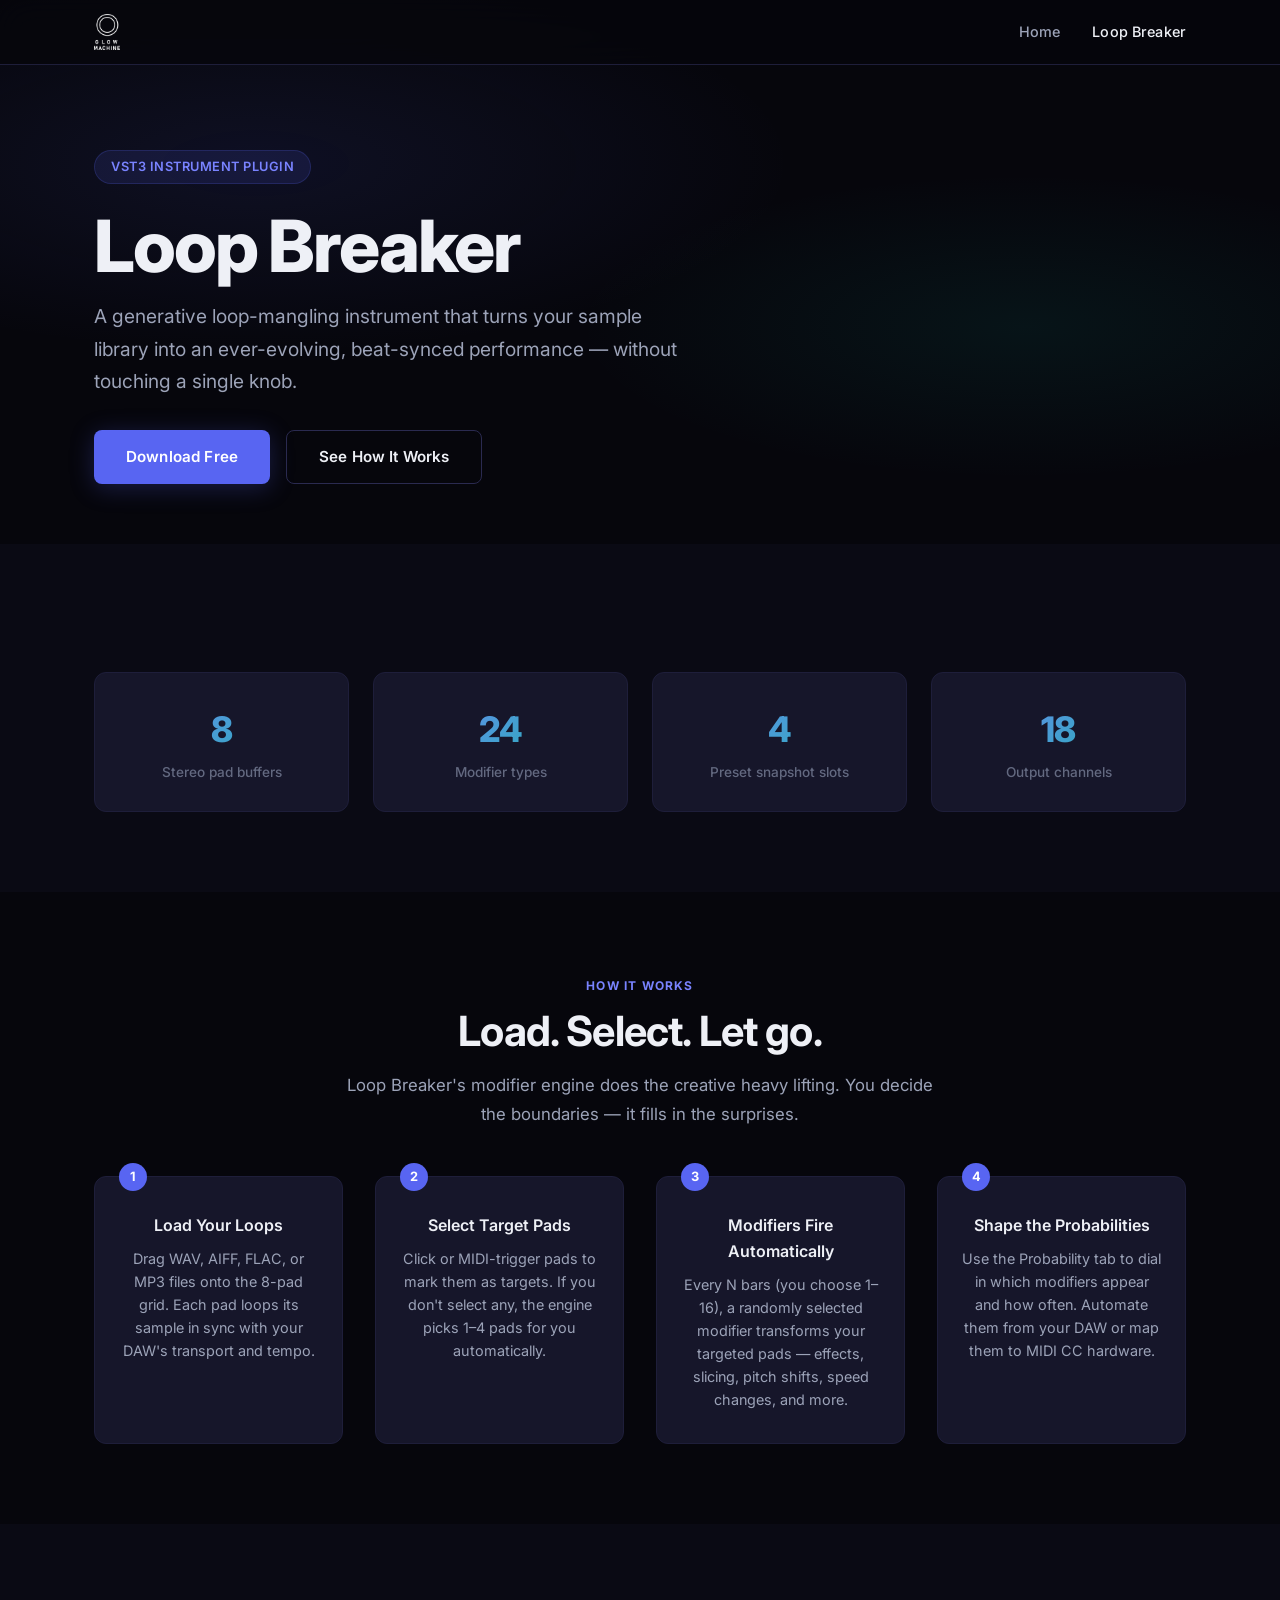
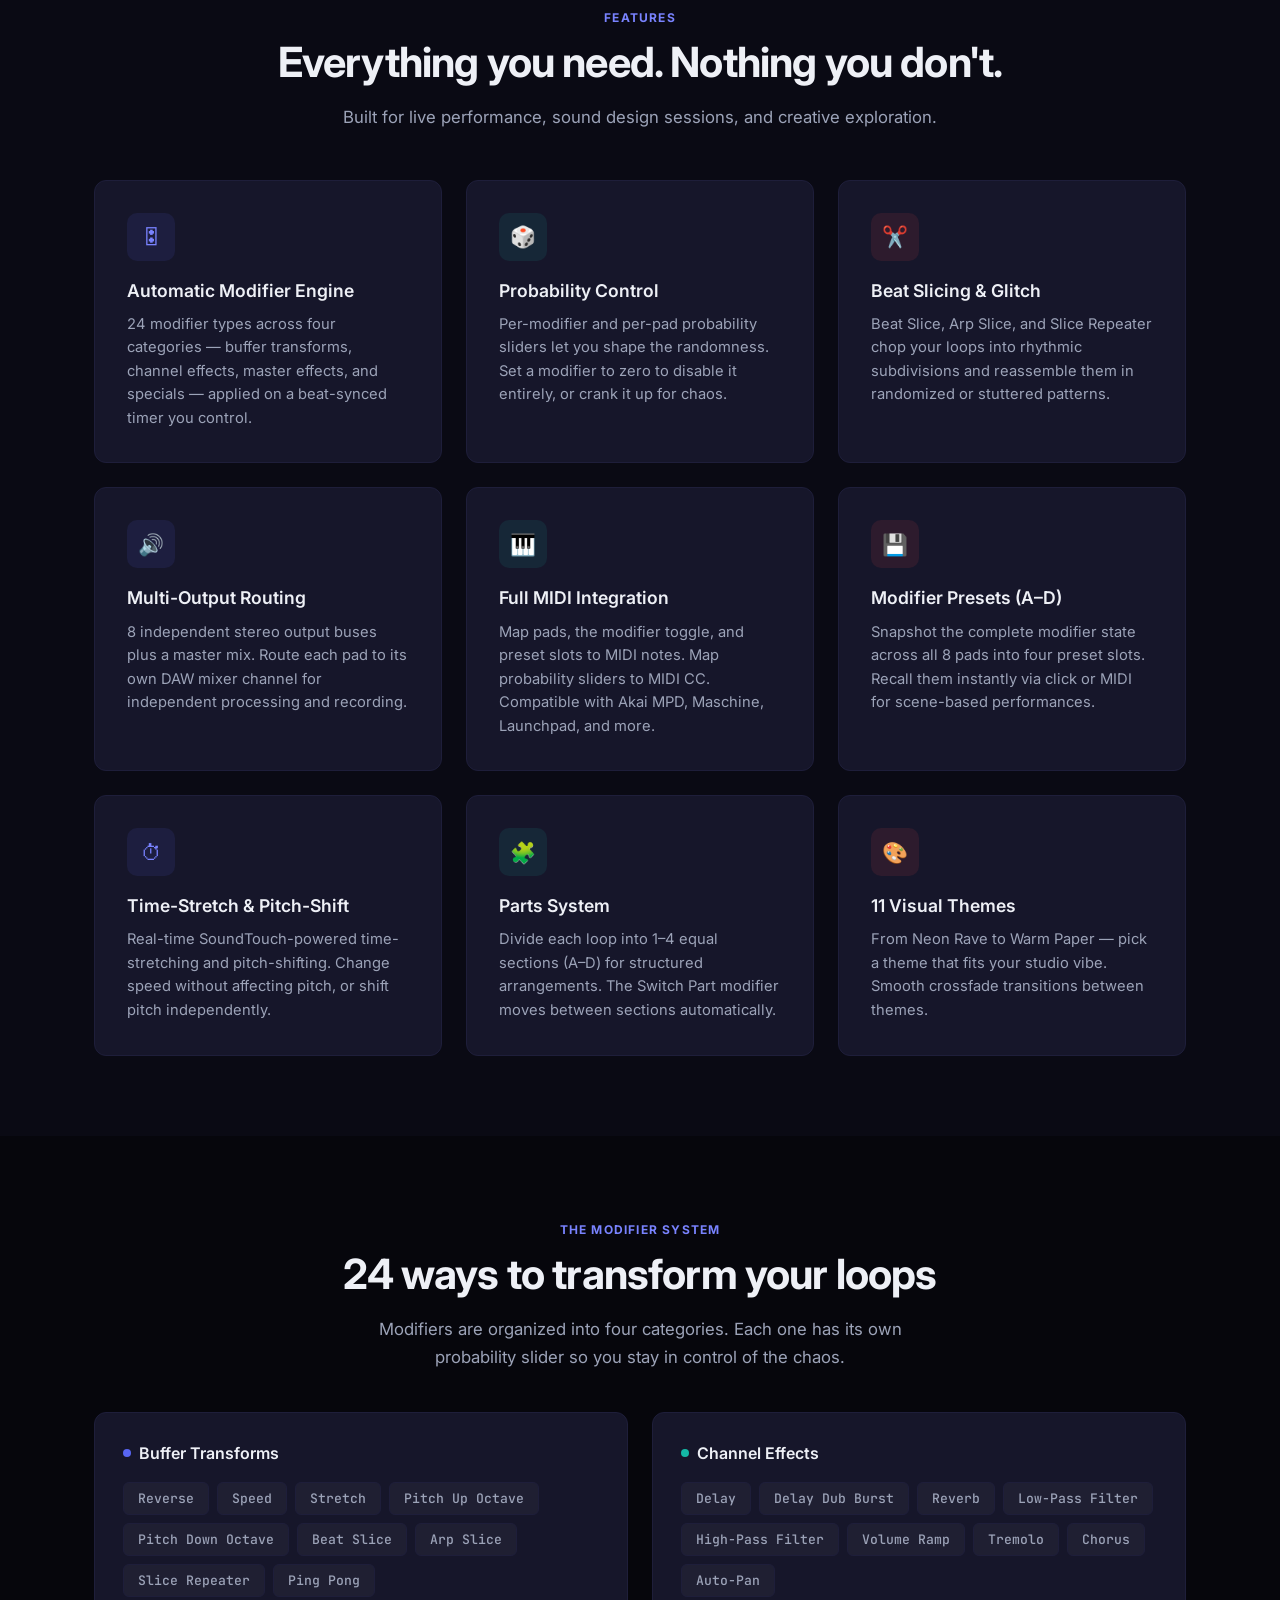
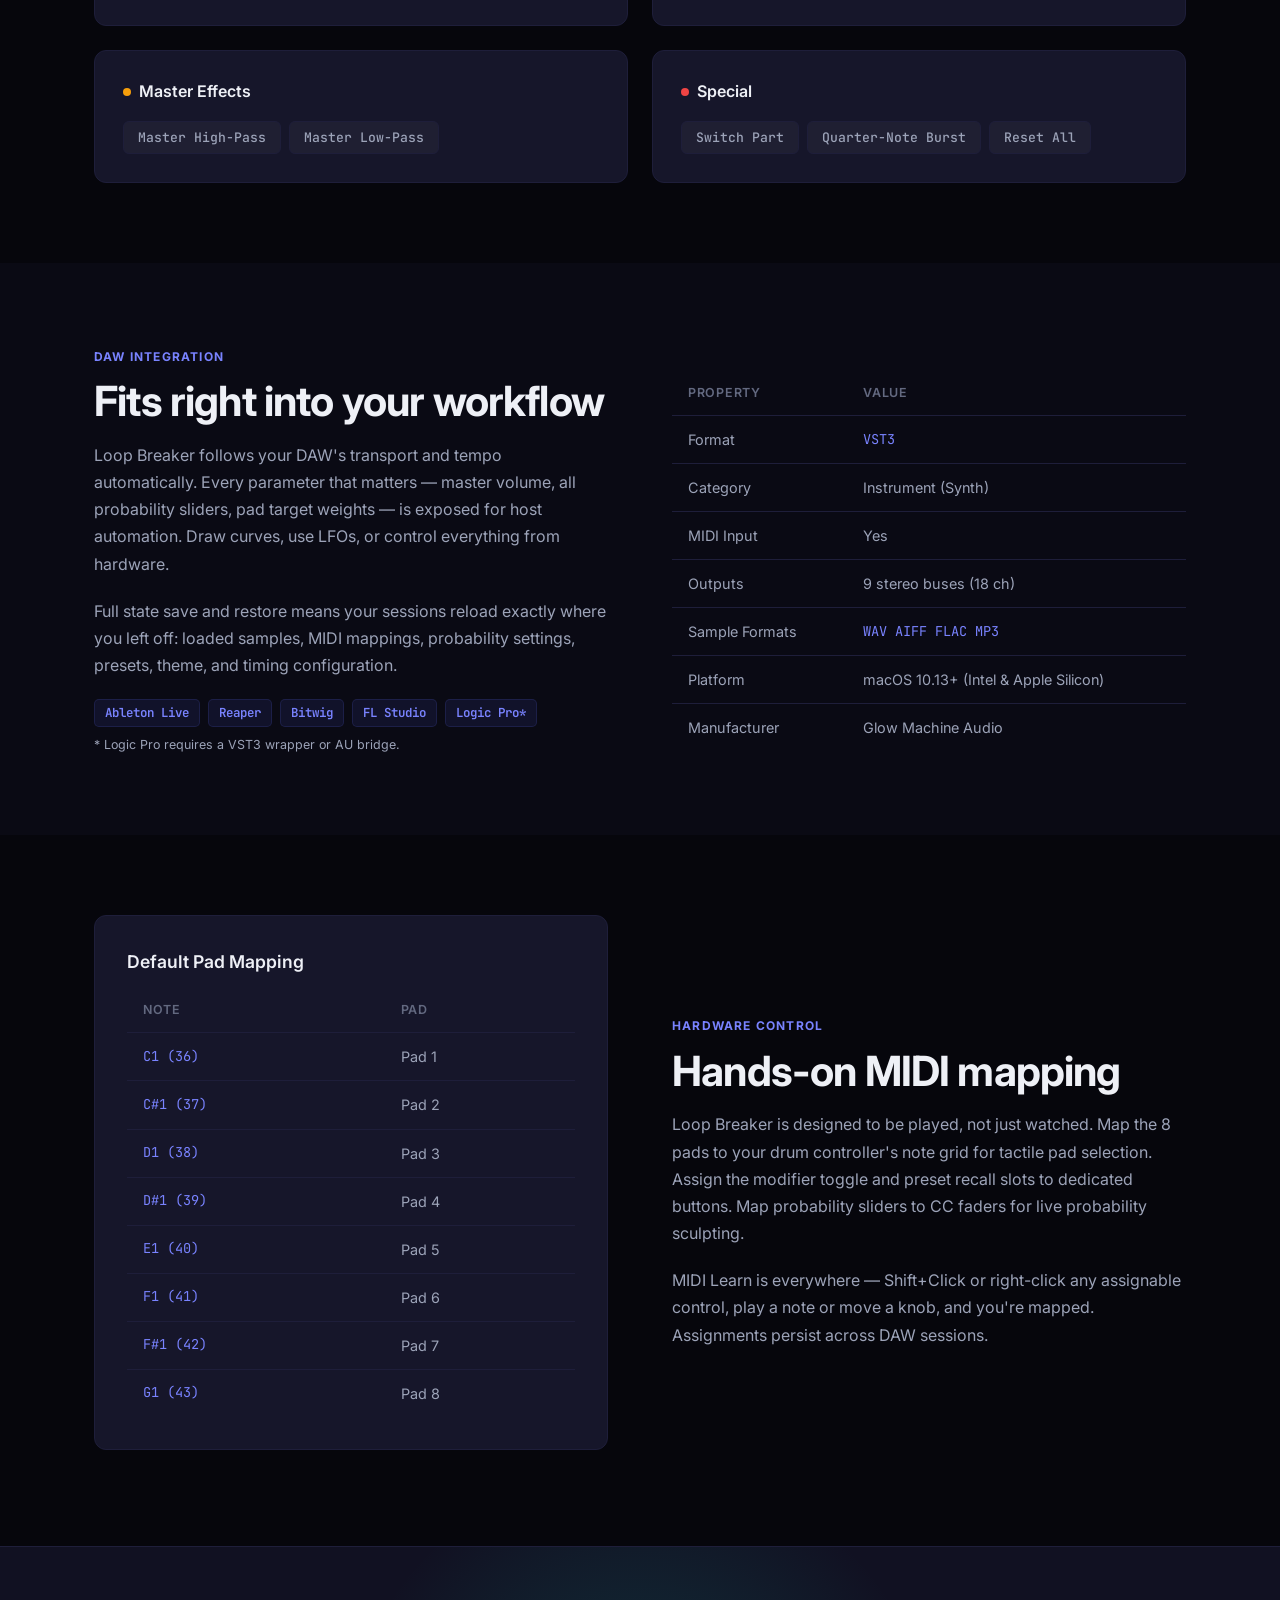
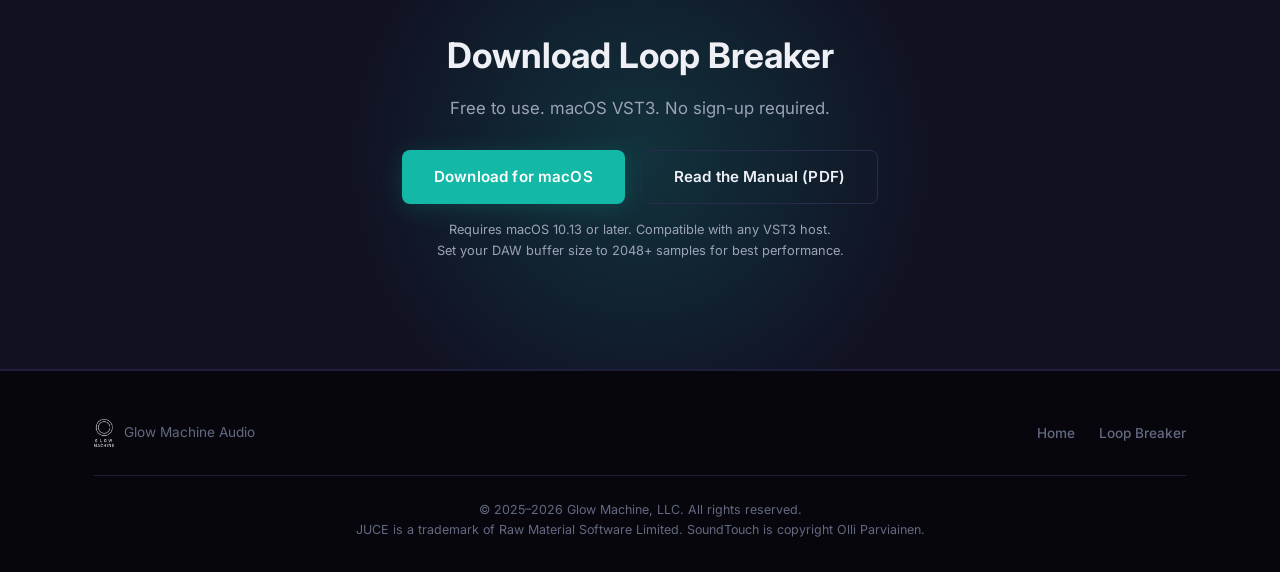
==== website/loop-breaker.html @ 7372a1c3 "Add Loop Breaker product page and styles - Created a new HTML file for the Loop Breaker product page" ====
<!doctype html>
<html lang="en">
  <head>
    <meta charset="UTF-8" />
    <meta name="viewport" content="width=device-width, initial-scale=1.0" />
    <title>
      Loop Breaker — Generative Loop-Mangling VST3 | Glow Machine Audio
    </title>
    <meta
      name="description"
      content="Loop Breaker is a generative loop-mangling VST3 plugin. 8 pads, 24 modifiers, full MIDI control, multi-output routing. Turn your loops into living performances."
    />
    <link rel="stylesheet" href="style.css" />
    <link rel="icon" type="image/png" href="img/logo.png" />
  </head>
  <body>
    <!-- ============================================================
       NAV
       ============================================================ -->
    <nav class="site-nav">
      <div class="container">
        <a href="index.html" class="nav-logo">
          <img src="img/logo.png" alt="Glow Machine" />
        </a>
        <button
          class="nav-toggle"
          aria-label="Toggle menu"
          onclick="
            document.querySelector('.nav-links').classList.toggle('open')
          "
        >
          ☰
        </button>
        <ul class="nav-links">
          <li><a href="index.html">Home</a></li>
          <li><a href="loop-breaker.html" class="active">Loop Breaker</a></li>
          <!--<li><a href="#">Support</a></li>-->
        </ul>
      </div>
    </nav>

    <!-- ============================================================
       PRODUCT HERO
       ============================================================ -->
    <header class="product-hero">
      <div class="container">
        <span class="hero-badge">VST3 Instrument Plugin</span>
        <h1><span class="gradient-text">Loop Breaker</span></h1>
        <p class="tagline">
          A generative loop-mangling instrument that turns your sample library
          into an ever-evolving, beat-synced performance — without touching a
          single knob.
        </p>
        <div class="hero-actions" style="justify-content: flex-start">
          <a href="#download" class="btn btn-primary">Download Free</a>
          <a href="#how-it-works" class="btn btn-secondary">See How It Works</a>
        </div>
      </div>
    </header>

    <!-- ============================================================
       AT A GLANCE (stats)
       ============================================================ -->
    <section class="alt-bg">
      <div class="container">
        <div class="stats-row">
          <div class="stat-item">
            <div class="stat-number">8</div>
            <div class="stat-label">Stereo pad buffers</div>
          </div>
          <div class="stat-item">
            <div class="stat-number">24</div>
            <div class="stat-label">Modifier types</div>
          </div>
          <div class="stat-item">
            <div class="stat-number">4</div>
            <div class="stat-label">Preset snapshot slots</div>
          </div>
          <div class="stat-item">
            <div class="stat-number">18</div>
            <div class="stat-label">Output channels</div>
          </div>
        </div>
      </div>
    </section>

    <!-- ============================================================
       HOW IT WORKS
       ============================================================ -->
    <section id="how-it-works">
      <div class="container text-center">
        <span class="section-label">How It Works</span>
        <h2 class="section-title">Load. Select. Let go.</h2>
        <p class="section-subtitle centered">
          Loop Breaker's modifier engine does the creative heavy lifting. You
          decide the boundaries — it fills in the surprises.
        </p>
        <div class="steps">
          <div class="step">
            <h3>Load Your Loops</h3>
            <p>
              Drag WAV, AIFF, FLAC, or MP3 files onto the 8-pad grid. Each pad
              loops its sample in sync with your DAW's transport and tempo.
            </p>
          </div>
          <div class="step">
            <h3>Select Target Pads</h3>
            <p>
              Click or MIDI-trigger pads to mark them as targets. If you don't
              select any, the engine picks 1–4 pads for you automatically.
            </p>
          </div>
          <div class="step">
            <h3>Modifiers Fire Automatically</h3>
            <p>
              Every N bars (you choose 1–16), a randomly selected modifier
              transforms your targeted pads — effects, slicing, pitch shifts,
              speed changes, and more.
            </p>
          </div>
          <div class="step">
            <h3>Shape the Probabilities</h3>
            <p>
              Use the Probability tab to dial in which modifiers appear and how
              often. Automate them from your DAW or map them to MIDI CC
              hardware.
            </p>
          </div>
        </div>
      </div>
    </section>

    <!-- ============================================================
       FEATURES
       ============================================================ -->
    <section class="alt-bg" id="features">
      <div class="container">
        <div class="text-center">
          <span class="section-label">Features</span>
          <h2 class="section-title">Everything you need. Nothing you don't.</h2>
          <p class="section-subtitle centered">
            Built for live performance, sound design sessions, and creative
            exploration.
          </p>
        </div>
        <div class="feature-grid">
          <div class="feature-card">
            <div class="feature-icon">🎛</div>
            <h3>Automatic Modifier Engine</h3>
            <p>
              24 modifier types across four categories — buffer transforms,
              channel effects, master effects, and specials — applied on a
              beat-synced timer you control.
            </p>
          </div>
          <div class="feature-card">
            <div class="feature-icon teal">🎲</div>
            <h3>Probability Control</h3>
            <p>
              Per-modifier and per-pad probability sliders let you shape the
              randomness. Set a modifier to zero to disable it entirely, or
              crank it up for chaos.
            </p>
          </div>
          <div class="feature-card">
            <div class="feature-icon red">✂️</div>
            <h3>Beat Slicing &amp; Glitch</h3>
            <p>
              Beat Slice, Arp Slice, and Slice Repeater chop your loops into
              rhythmic subdivisions and reassemble them in randomized or
              stuttered patterns.
            </p>
          </div>
          <div class="feature-card">
            <div class="feature-icon">🔊</div>
            <h3>Multi-Output Routing</h3>
            <p>
              8 independent stereo output buses plus a master mix. Route each
              pad to its own DAW mixer channel for independent processing and
              recording.
            </p>
          </div>
          <div class="feature-card">
            <div class="feature-icon teal">🎹</div>
            <h3>Full MIDI Integration</h3>
            <p>
              Map pads, the modifier toggle, and preset slots to MIDI notes. Map
              probability sliders to MIDI CC. Compatible with Akai MPD,
              Maschine, Launchpad, and more.
            </p>
          </div>
          <div class="feature-card">
            <div class="feature-icon red">💾</div>
            <h3>Modifier Presets (A–D)</h3>
            <p>
              Snapshot the complete modifier state across all 8 pads into four
              preset slots. Recall them instantly via click or MIDI for
              scene-based performances.
            </p>
          </div>
          <div class="feature-card">
            <div class="feature-icon">⏱</div>
            <h3>Time-Stretch &amp; Pitch-Shift</h3>
            <p>
              Real-time SoundTouch-powered time-stretching and pitch-shifting.
              Change speed without affecting pitch, or shift pitch
              independently.
            </p>
          </div>
          <div class="feature-card">
            <div class="feature-icon teal">🧩</div>
            <h3>Parts System</h3>
            <p>
              Divide each loop into 1–4 equal sections (A–D) for structured
              arrangements. The Switch Part modifier moves between sections
              automatically.
            </p>
          </div>
          <div class="feature-card">
            <div class="feature-icon red">🎨</div>
            <h3>11 Visual Themes</h3>
            <p>
              From Neon Rave to Warm Paper — pick a theme that fits your studio
              vibe. Smooth crossfade transitions between themes.
            </p>
          </div>
        </div>
      </div>
    </section>

    <!-- ============================================================
       MODIFIER CATEGORIES
       ============================================================ -->
    <section id="modifiers">
      <div class="container">
        <div class="text-center">
          <span class="section-label">The Modifier System</span>
          <h2 class="section-title">24 ways to transform your loops</h2>
          <p class="section-subtitle centered">
            Modifiers are organized into four categories. Each one has its own
            probability slider so you stay in control of the chaos.
          </p>
        </div>
        <div class="mod-categories">
          <div class="mod-category">
            <h3><span class="dot purple"></span> Buffer Transforms</h3>
            <ul class="mod-list">
              <li>Reverse</li>
              <li>Speed</li>
              <li>Stretch</li>
              <li>Pitch Up Octave</li>
              <li>Pitch Down Octave</li>
              <li>Beat Slice</li>
              <li>Arp Slice</li>
              <li>Slice Repeater</li>
              <li>Ping Pong</li>
            </ul>
          </div>
          <div class="mod-category">
            <h3><span class="dot teal"></span> Channel Effects</h3>
            <ul class="mod-list">
              <li>Delay</li>
              <li>Delay Dub Burst</li>
              <li>Reverb</li>
              <li>Low-Pass Filter</li>
              <li>High-Pass Filter</li>
              <li>Volume Ramp</li>
              <li>Tremolo</li>
              <li>Chorus</li>
              <li>Auto-Pan</li>
            </ul>
          </div>
          <div class="mod-category">
            <h3><span class="dot amber"></span> Master Effects</h3>
            <ul class="mod-list">
              <li>Master High-Pass</li>
              <li>Master Low-Pass</li>
            </ul>
          </div>
          <div class="mod-category">
            <h3><span class="dot red"></span> Special</h3>
            <ul class="mod-list">
              <li>Switch Part</li>
              <li>Quarter-Note Burst</li>
              <li>Reset All</li>
            </ul>
          </div>
        </div>
      </div>
    </section>

    <!-- ============================================================
       DAW INTEGRATION
       ============================================================ -->
    <section class="alt-bg">
      <div class="container">
        <div class="split">
          <div>
            <span class="section-label">DAW Integration</span>
            <h2 class="section-title">Fits right into your workflow</h2>
            <p class="text-muted" style="line-height: 1.7; margin-bottom: 20px">
              Loop Breaker follows your DAW's transport and tempo automatically.
              Every parameter that matters — master volume, all probability
              sliders, pad target weights — is exposed for host automation. Draw
              curves, use LFOs, or control everything from hardware.
            </p>
            <p class="text-muted" style="line-height: 1.7; margin-bottom: 20px">
              Full state save and restore means your sessions reload exactly
              where you left off: loaded samples, MIDI mappings, probability
              settings, presets, theme, and timing configuration.
            </p>
            <div style="display: flex; gap: 8px; flex-wrap: wrap">
              <span class="tag">Ableton Live</span>
              <span class="tag">Reaper</span>
              <span class="tag">Bitwig</span>
              <span class="tag">FL Studio</span>
              <span class="tag">Logic Pro*</span>
            </div>
            <p class="text-muted" style="font-size: 0.78rem; margin-top: 8px">
              * Logic Pro requires a VST3 wrapper or AU bridge.
            </p>
          </div>
          <div>
            <table class="spec-table">
              <thead>
                <tr>
                  <th>Property</th>
                  <th>Value</th>
                </tr>
              </thead>
              <tbody>
                <tr>
                  <td>Format</td>
                  <td class="mono">VST3</td>
                </tr>
                <tr>
                  <td>Category</td>
                  <td>Instrument (Synth)</td>
                </tr>
                <tr>
                  <td>MIDI Input</td>
                  <td>Yes</td>
                </tr>
                <tr>
                  <td>Outputs</td>
                  <td>9 stereo buses (18 ch)</td>
                </tr>
                <tr>
                  <td>Sample Formats</td>
                  <td class="mono">WAV AIFF FLAC MP3</td>
                </tr>
                <tr>
                  <td>Platform</td>
                  <td>macOS 10.13+ (Intel &amp; Apple Silicon)</td>
                </tr>
                <tr>
                  <td>Manufacturer</td>
                  <td>Glow Machine Audio</td>
                </tr>
              </tbody>
            </table>
          </div>
        </div>
      </div>
    </section>

    <!-- ============================================================
       MIDI CONTROL
       ============================================================ -->
    <section>
      <div class="container">
        <div class="split reverse">
          <div>
            <span class="section-label">Hardware Control</span>
            <h2 class="section-title">Hands-on MIDI mapping</h2>
            <p class="text-muted" style="line-height: 1.7; margin-bottom: 20px">
              Loop Breaker is designed to be played, not just watched. Map the 8
              pads to your drum controller's note grid for tactile pad
              selection. Assign the modifier toggle and preset recall slots to
              dedicated buttons. Map probability sliders to CC faders for live
              probability sculpting.
            </p>
            <p class="text-muted" style="line-height: 1.7; margin-bottom: 20px">
              MIDI Learn is everywhere — Shift+Click or right-click any
              assignable control, play a note or move a knob, and you're mapped.
              Assignments persist across DAW sessions.
            </p>
          </div>
          <div>
            <div class="feature-card" style="margin-bottom: 16px">
              <h3 style="margin-bottom: 12px">Default Pad Mapping</h3>
              <table class="spec-table" style="margin-top: 0">
                <thead>
                  <tr>
                    <th>Note</th>
                    <th>Pad</th>
                  </tr>
                </thead>
                <tbody>
                  <tr>
                    <td class="mono">C1 (36)</td>
                    <td>Pad 1</td>
                  </tr>
                  <tr>
                    <td class="mono">C#1 (37)</td>
                    <td>Pad 2</td>
                  </tr>
                  <tr>
                    <td class="mono">D1 (38)</td>
                    <td>Pad 3</td>
                  </tr>
                  <tr>
                    <td class="mono">D#1 (39)</td>
                    <td>Pad 4</td>
                  </tr>
                  <tr>
                    <td class="mono">E1 (40)</td>
                    <td>Pad 5</td>
                  </tr>
                  <tr>
                    <td class="mono">F1 (41)</td>
                    <td>Pad 6</td>
                  </tr>
                  <tr>
                    <td class="mono">F#1 (42)</td>
                    <td>Pad 7</td>
                  </tr>
                  <tr>
                    <td class="mono">G1 (43)</td>
                    <td>Pad 8</td>
                  </tr>
                </tbody>
              </table>
            </div>
          </div>
        </div>
      </div>
    </section>

    <!-- ============================================================
       DOWNLOAD / CTA
       ============================================================ -->
    <div class="cta-banner" id="download">
      <div class="container">
        <h2>Download Loop Breaker</h2>
        <p>Free to use. macOS VST3. No sign-up required.</p>
        <div
          style="
            display: flex;
            gap: 16px;
            justify-content: center;
            flex-wrap: wrap;
          "
        >
          <a
            href="#"
            class="btn btn-teal"
            onclick="
              alert('Download link coming soon!');
              return false;
            "
            >Download for macOS</a
          >
          <a
            href="Loop_Breaker_User_Manual.pdf"
            class="btn btn-secondary"
            target="_blank"
            >Read the Manual (PDF)</a
          >
        </div>
        <p class="text-muted" style="font-size: 0.8rem; margin-top: 16px">
          Requires macOS 10.13 or later. Compatible with any VST3 host.<br />
          Set your DAW buffer size to 2048+ samples for best performance.
        </p>
      </div>
    </div>

    <!-- ============================================================
       FOOTER
       ============================================================ -->
    <footer class="site-footer">
      <div class="container">
        <div class="footer-inner">
          <div class="footer-brand">
            <img src="img/logo.png" alt="Glow Machine" />
            <span>Glow Machine Audio</span>
          </div>
          <ul class="footer-links">
            <li><a href="index.html">Home</a></li>
            <li><a href="loop-breaker.html">Loop Breaker</a></li>
            <!--<li><a href="#">Support</a></li>-->
          </ul>
        </div>
        <div class="footer-copy">
          &copy; 2025–2026 Glow Machine, LLC. All rights reserved.<br />
          JUCE is a trademark of Raw Material Software Limited. SoundTouch is
          copyright Olli Parviainen.
        </div>
      </div>
    </footer>
  </body>
</html>
---- website/style.css ----
/* ================================================================
   Glow Machine Audio — Global Stylesheet
   Static site, no build step. Uses CSS custom properties for theming.
   ================================================================ */

/* ---------- Fonts ---------- */
@import url("https://fonts.googleapis.com/css2?family=Inter:wght@300;400;500;600;700;800&family=JetBrains+Mono:wght@400;500&display=swap");

/* ---------- Custom Properties ---------- */
:root {
  /* Backgrounds */
  --bg-deep: #06060c;
  --bg-primary: #0a0a14;
  --bg-surface: #111122;
  --bg-card: #16162a;
  --bg-card-hover: #1c1c38;

  /* Accents */
  --accent: #5865f2;
  --accent-bright: #7983ff;
  --accent-glow: rgba(88, 101, 242, 0.25);
  --teal: #14b8a6;
  --teal-glow: rgba(20, 184, 166, 0.2);
  --red: #ef4444;
  --red-soft: #ff6b6b;

  /* Text */
  --text-primary: #eef0f6;
  --text-secondary: #9ca3b8;
  --text-muted: #636980;

  /* Borders */
  --border: #1e1e3a;
  --border-strong: #2a2a50;

  /* Misc */
  --radius: 12px;
  --radius-lg: 20px;
  --max-width: 1140px;
  --transition: 0.25s cubic-bezier(0.4, 0, 0.2, 1);
}

/* ---------- Reset & Base ---------- */
*,
*::before,
*::after {
  margin: 0;
  padding: 0;
  box-sizing: border-box;
}

html {
  scroll-behavior: smooth;
  -webkit-font-smoothing: antialiased;
  -moz-osx-font-smoothing: grayscale;
}

body {
  font-family:
    "Inter",
    -apple-system,
    BlinkMacSystemFont,
    "Segoe UI",
    sans-serif;
  font-size: 16px;
  line-height: 1.6;
  color: var(--text-primary);
  background: var(--bg-deep);
  overflow-x: hidden;
}

img {
  max-width: 100%;
  display: block;
}

a {
  color: var(--accent-bright);
  text-decoration: none;
  transition: color var(--transition);
}

a:hover {
  color: var(--teal);
}

/* ---------- Utility ---------- */
.container {
  max-width: var(--max-width);
  margin: 0 auto;
  padding: 0 24px;
}

.text-center {
  text-align: center;
}
.text-muted {
  color: var(--text-secondary);
}

.sr-only {
  position: absolute;
  width: 1px;
  height: 1px;
  padding: 0;
  margin: -1px;
  overflow: hidden;
  clip: rect(0, 0, 0, 0);
  border: 0;
}

/* ---------- Navigation ---------- */
.site-nav {
  position: fixed;
  top: 0;
  left: 0;
  right: 0;
  z-index: 100;
  background: rgba(6, 6, 12, 0.85);
  backdrop-filter: blur(16px);
  -webkit-backdrop-filter: blur(16px);
  border-bottom: 1px solid var(--border);
}

.site-nav .container {
  display: flex;
  align-items: center;
  justify-content: space-between;
  height: 64px;
}

.nav-logo {
  display: flex;
  align-items: center;
  gap: 12px;
  font-weight: 700;
  font-size: 1.05rem;
  color: var(--text-primary);
  letter-spacing: -0.01em;
}

.nav-logo img {
  height: 36px;
  width: auto;
}

.nav-links {
  display: flex;
  align-items: center;
  gap: 32px;
  list-style: none;
}

.nav-links a {
  color: var(--text-secondary);
  font-size: 0.9rem;
  font-weight: 500;
  letter-spacing: 0.01em;
  transition: color var(--transition);
}

.nav-links a:hover,
.nav-links a.active {
  color: var(--text-primary);
}

/* Mobile nav toggle */
.nav-toggle {
  display: none;
  background: none;
  border: none;
  color: var(--text-primary);
  font-size: 1.5rem;
  cursor: pointer;
}

/* ---------- Buttons ---------- */
.btn {
  display: inline-flex;
  align-items: center;
  gap: 8px;
  padding: 14px 32px;
  border-radius: 8px;
  font-family: inherit;
  font-size: 0.95rem;
  font-weight: 600;
  letter-spacing: 0.01em;
  border: none;
  cursor: pointer;
  transition: all var(--transition);
  text-decoration: none;
}

.btn-primary {
  background: var(--accent);
  color: #fff;
  box-shadow: 0 4px 24px var(--accent-glow);
}

.btn-primary:hover {
  background: var(--accent-bright);
  color: #fff;
  box-shadow: 0 8px 32px var(--accent-glow);
  transform: translateY(-2px);
}

.btn-secondary {
  background: transparent;
  color: var(--text-primary);
  border: 1px solid var(--border-strong);
}

.btn-secondary:hover {
  border-color: var(--accent);
  color: var(--accent-bright);
  background: rgba(88, 101, 242, 0.06);
}

.btn-teal {
  background: var(--teal);
  color: #fff;
  box-shadow: 0 4px 24px var(--teal-glow);
}

.btn-teal:hover {
  background: #0ea392;
  color: #fff;
  box-shadow: 0 8px 32px var(--teal-glow);
  transform: translateY(-2px);
}

.btn-sm {
  padding: 10px 20px;
  font-size: 0.85rem;
}

/* ---------- Hero Sections ---------- */
.hero {
  padding: 140px 0 80px;
  position: relative;
  overflow: hidden;
}

.hero::before {
  content: "";
  position: absolute;
  top: -40%;
  left: 50%;
  transform: translateX(-50%);
  width: 800px;
  height: 800px;
  background: radial-gradient(circle, var(--accent-glow) 0%, transparent 70%);
  pointer-events: none;
  z-index: 0;
}

.hero .container {
  position: relative;
  z-index: 1;
}

.hero-badge {
  display: inline-block;
  padding: 6px 16px;
  border-radius: 50px;
  font-size: 0.8rem;
  font-weight: 600;
  letter-spacing: 0.04em;
  text-transform: uppercase;
  background: rgba(88, 101, 242, 0.12);
  color: var(--accent-bright);
  border: 1px solid rgba(88, 101, 242, 0.2);
  margin-bottom: 24px;
}

.hero h1 {
  font-size: clamp(2.5rem, 6vw, 4.2rem);
  font-weight: 800;
  line-height: 1.08;
  letter-spacing: -0.03em;
  margin-bottom: 20px;
}

.hero h1 .gradient-text {
  background: linear-gradient(135deg, var(--accent-bright), var(--teal));
  -webkit-background-clip: text;
  -webkit-text-fill-color: transparent;
  background-clip: text;
}

.hero p.lead {
  font-size: 1.15rem;
  line-height: 1.7;
  color: var(--text-secondary);
  max-width: 560px;
  margin: 0 auto 36px;
}

.hero-actions {
  display: flex;
  gap: 16px;
  justify-content: center;
  flex-wrap: wrap;
}

/* ---------- Sections ---------- */
section {
  padding: 80px 0;
}

section.alt-bg {
  background: var(--bg-primary);
}

.section-label {
  display: inline-block;
  font-size: 0.75rem;
  font-weight: 700;
  letter-spacing: 0.1em;
  text-transform: uppercase;
  color: var(--accent-bright);
  margin-bottom: 12px;
}

.section-title {
  font-size: clamp(1.8rem, 4vw, 2.6rem);
  font-weight: 700;
  letter-spacing: -0.02em;
  line-height: 1.15;
  margin-bottom: 16px;
}

.section-subtitle {
  font-size: 1.05rem;
  color: var(--text-secondary);
  max-width: 600px;
  line-height: 1.7;
}

.section-subtitle.centered {
  margin: 0 auto;
}

/* ---------- Feature Grid ---------- */
.feature-grid {
  display: grid;
  grid-template-columns: repeat(auto-fit, minmax(300px, 1fr));
  gap: 24px;
  margin-top: 48px;
}

.feature-card {
  background: var(--bg-card);
  border: 1px solid var(--border);
  border-radius: var(--radius);
  padding: 32px;
  transition: all var(--transition);
}

.feature-card:hover {
  border-color: var(--border-strong);
  background: var(--bg-card-hover);
  transform: translateY(-3px);
  box-shadow: 0 12px 40px rgba(0, 0, 0, 0.3);
}

.feature-icon {
  display: inline-flex;
  align-items: center;
  justify-content: center;
  width: 48px;
  height: 48px;
  border-radius: 10px;
  font-size: 1.3rem;
  margin-bottom: 16px;
  background: rgba(88, 101, 242, 0.1);
  color: var(--accent-bright);
}

.feature-icon.teal {
  background: rgba(20, 184, 166, 0.1);
  color: var(--teal);
}
.feature-icon.red {
  background: rgba(239, 68, 68, 0.1);
  color: var(--red-soft);
}

.feature-card h3 {
  font-size: 1.1rem;
  font-weight: 600;
  margin-bottom: 8px;
}

.feature-card p {
  color: var(--text-secondary);
  font-size: 0.92rem;
  line-height: 1.6;
}

/* ---------- Specs / Stats row ---------- */
.stats-row {
  display: grid;
  grid-template-columns: repeat(auto-fit, minmax(180px, 1fr));
  gap: 24px;
  margin-top: 48px;
}

.stat-item {
  text-align: center;
  padding: 28px 16px;
  background: var(--bg-card);
  border: 1px solid var(--border);
  border-radius: var(--radius);
}

.stat-number {
  font-size: 2.2rem;
  font-weight: 800;
  letter-spacing: -0.02em;
  background: linear-gradient(135deg, var(--accent-bright), var(--teal));
  -webkit-background-clip: text;
  -webkit-text-fill-color: transparent;
  background-clip: text;
}

.stat-label {
  margin-top: 4px;
  font-size: 0.85rem;
  color: var(--text-muted);
  font-weight: 500;
}

/* ---------- Modifier Table / Categories ---------- */
.mod-categories {
  display: grid;
  grid-template-columns: 1fr 1fr;
  gap: 24px;
  margin-top: 40px;
}

.mod-category {
  background: var(--bg-card);
  border: 1px solid var(--border);
  border-radius: var(--radius);
  padding: 28px;
}

.mod-category h3 {
  font-size: 1rem;
  font-weight: 600;
  margin-bottom: 16px;
  display: flex;
  align-items: center;
  gap: 8px;
}

.mod-category h3 .dot {
  width: 8px;
  height: 8px;
  border-radius: 50%;
  display: inline-block;
}

.mod-category h3 .dot.purple {
  background: var(--accent);
}
.mod-category h3 .dot.teal {
  background: var(--teal);
}
.mod-category h3 .dot.red {
  background: var(--red);
}
.mod-category h3 .dot.amber {
  background: #f59e0b;
}

.mod-list {
  list-style: none;
  display: flex;
  flex-wrap: wrap;
  gap: 8px;
}

.mod-list li {
  padding: 5px 14px;
  border-radius: 6px;
  font-size: 0.82rem;
  font-weight: 500;
  background: rgba(255, 255, 255, 0.04);
  border: 1px solid var(--border);
  color: var(--text-secondary);
  font-family: "JetBrains Mono", monospace;
}

/* ---------- How-it-works Steps ---------- */
.steps {
  display: grid;
  grid-template-columns: repeat(auto-fit, minmax(240px, 1fr));
  gap: 32px;
  margin-top: 48px;
  counter-reset: step;
}

.step {
  position: relative;
  padding: 32px 24px;
  background: var(--bg-card);
  border: 1px solid var(--border);
  border-radius: var(--radius);
  counter-increment: step;
}

.step::before {
  content: counter(step);
  position: absolute;
  top: -14px;
  left: 24px;
  width: 28px;
  height: 28px;
  border-radius: 50%;
  background: var(--accent);
  color: #fff;
  font-size: 0.8rem;
  font-weight: 700;
  display: flex;
  align-items: center;
  justify-content: center;
}

.step h3 {
  font-size: 1rem;
  font-weight: 600;
  margin-bottom: 8px;
  margin-top: 4px;
}

.step p {
  color: var(--text-secondary);
  font-size: 0.9rem;
  line-height: 1.6;
}

/* ---------- System Req Table ---------- */
.spec-table {
  width: 100%;
  border-collapse: collapse;
  margin-top: 24px;
  font-size: 0.9rem;
}

.spec-table th,
.spec-table td {
  text-align: left;
  padding: 12px 16px;
  border-bottom: 1px solid var(--border);
}

.spec-table th {
  color: var(--text-muted);
  font-weight: 600;
  font-size: 0.78rem;
  letter-spacing: 0.06em;
  text-transform: uppercase;
}

.spec-table td {
  color: var(--text-secondary);
}

.spec-table tr:last-child td {
  border-bottom: none;
}

.spec-table .mono {
  font-family: "JetBrains Mono", monospace;
  font-size: 0.85rem;
  color: var(--accent-bright);
}

/* ---------- CTA Banner ---------- */
.cta-banner {
  text-align: center;
  padding: 80px 24px;
  background: var(--bg-surface);
  border-top: 1px solid var(--border);
  border-bottom: 1px solid var(--border);
  position: relative;
  overflow: hidden;
}

.cta-banner::before {
  content: "";
  position: absolute;
  top: 50%;
  left: 50%;
  transform: translate(-50%, -50%);
  width: 600px;
  height: 600px;
  background: radial-gradient(circle, var(--teal-glow) 0%, transparent 70%);
  pointer-events: none;
}

.cta-banner .container {
  position: relative;
  z-index: 1;
}

.cta-banner h2 {
  font-size: clamp(1.6rem, 3.5vw, 2.2rem);
  font-weight: 700;
  margin-bottom: 12px;
}

.cta-banner p {
  color: var(--text-secondary);
  margin-bottom: 28px;
  font-size: 1.05rem;
}

/* ---------- Footer ---------- */
.site-footer {
  padding: 48px 0 32px;
  border-top: 1px solid var(--border);
  background: var(--bg-deep);
}

.footer-inner {
  display: flex;
  align-items: center;
  justify-content: space-between;
  flex-wrap: wrap;
  gap: 16px;
}

.footer-brand {
  display: flex;
  align-items: center;
  gap: 10px;
}

.footer-brand img {
  height: 28px;
  width: auto;
  opacity: 0.7;
}

.footer-brand span {
  font-size: 0.85rem;
  color: var(--text-muted);
}

.footer-links {
  display: flex;
  gap: 24px;
  list-style: none;
}

.footer-links a {
  color: var(--text-muted);
  font-size: 0.85rem;
  font-weight: 500;
}

.footer-links a:hover {
  color: var(--text-secondary);
}

.footer-copy {
  width: 100%;
  text-align: center;
  margin-top: 28px;
  padding-top: 24px;
  border-top: 1px solid var(--border);
  font-size: 0.78rem;
  color: var(--text-muted);
}

/* ---------- Product Hero - Plugin specific ---------- */
.product-hero {
  padding: 150px 0 60px;
  position: relative;
}

.product-hero::before {
  content: "";
  position: absolute;
  top: 0;
  left: 0;
  right: 0;
  height: 100%;
  background:
    radial-gradient(
      ellipse 60% 50% at 20% 30%,
      rgba(88, 101, 242, 0.1) 0%,
      transparent 70%
    ),
    radial-gradient(
      ellipse 50% 40% at 80% 60%,
      rgba(20, 184, 166, 0.08) 0%,
      transparent 70%
    );
  pointer-events: none;
}

.product-hero .container {
  position: relative;
  z-index: 1;
}

.product-hero h1 {
  font-size: clamp(2.8rem, 6.5vw, 4.5rem);
  font-weight: 800;
  letter-spacing: -0.03em;
  line-height: 1.05;
  margin-bottom: 16px;
}

.product-hero .tagline {
  font-size: 1.2rem;
  color: var(--text-secondary);
  line-height: 1.7;
  max-width: 600px;
  margin-bottom: 32px;
}

/* ---------- Two-column layout ---------- */
.split {
  display: grid;
  grid-template-columns: 1fr 1fr;
  gap: 64px;
  align-items: center;
}

.split.reverse {
  direction: rtl;
}

.split.reverse > * {
  direction: ltr;
}

/* ---------- Inline code-style tags ---------- */
.tag {
  display: inline-block;
  padding: 3px 10px;
  border-radius: 5px;
  font-size: 0.78rem;
  font-weight: 600;
  font-family: "JetBrains Mono", monospace;
  background: rgba(88, 101, 242, 0.1);
  color: var(--accent-bright);
  border: 1px solid rgba(88, 101, 242, 0.15);
}

.tag.teal {
  background: rgba(20, 184, 166, 0.1);
  color: var(--teal);
  border-color: rgba(20, 184, 166, 0.15);
}

/* ---------- Responsive ---------- */
@media (max-width: 768px) {
  .hero {
    padding: 120px 0 60px;
  }
  .product-hero {
    padding: 120px 0 40px;
  }

  .feature-grid {
    grid-template-columns: 1fr;
  }
  .mod-categories {
    grid-template-columns: 1fr;
  }
  .split {
    grid-template-columns: 1fr;
    gap: 40px;
  }
  .split.reverse {
    direction: ltr;
  }
  .stats-row {
    grid-template-columns: repeat(2, 1fr);
  }

  .nav-links {
    display: none;
  }
  .nav-toggle {
    display: block;
  }

  .nav-links.open {
    display: flex;
    flex-direction: column;
    position: absolute;
    top: 64px;
    left: 0;
    right: 0;
    background: rgba(6, 6, 12, 0.97);
    backdrop-filter: blur(16px);
    padding: 24px;
    gap: 16px;
    border-bottom: 1px solid var(--border);
  }

  .footer-inner {
    flex-direction: column;
    text-align: center;
  }
}

@media (max-width: 480px) {
  .stats-row {
    grid-template-columns: 1fr;
  }
  .hero-actions {
    flex-direction: column;
    align-items: center;
  }
}
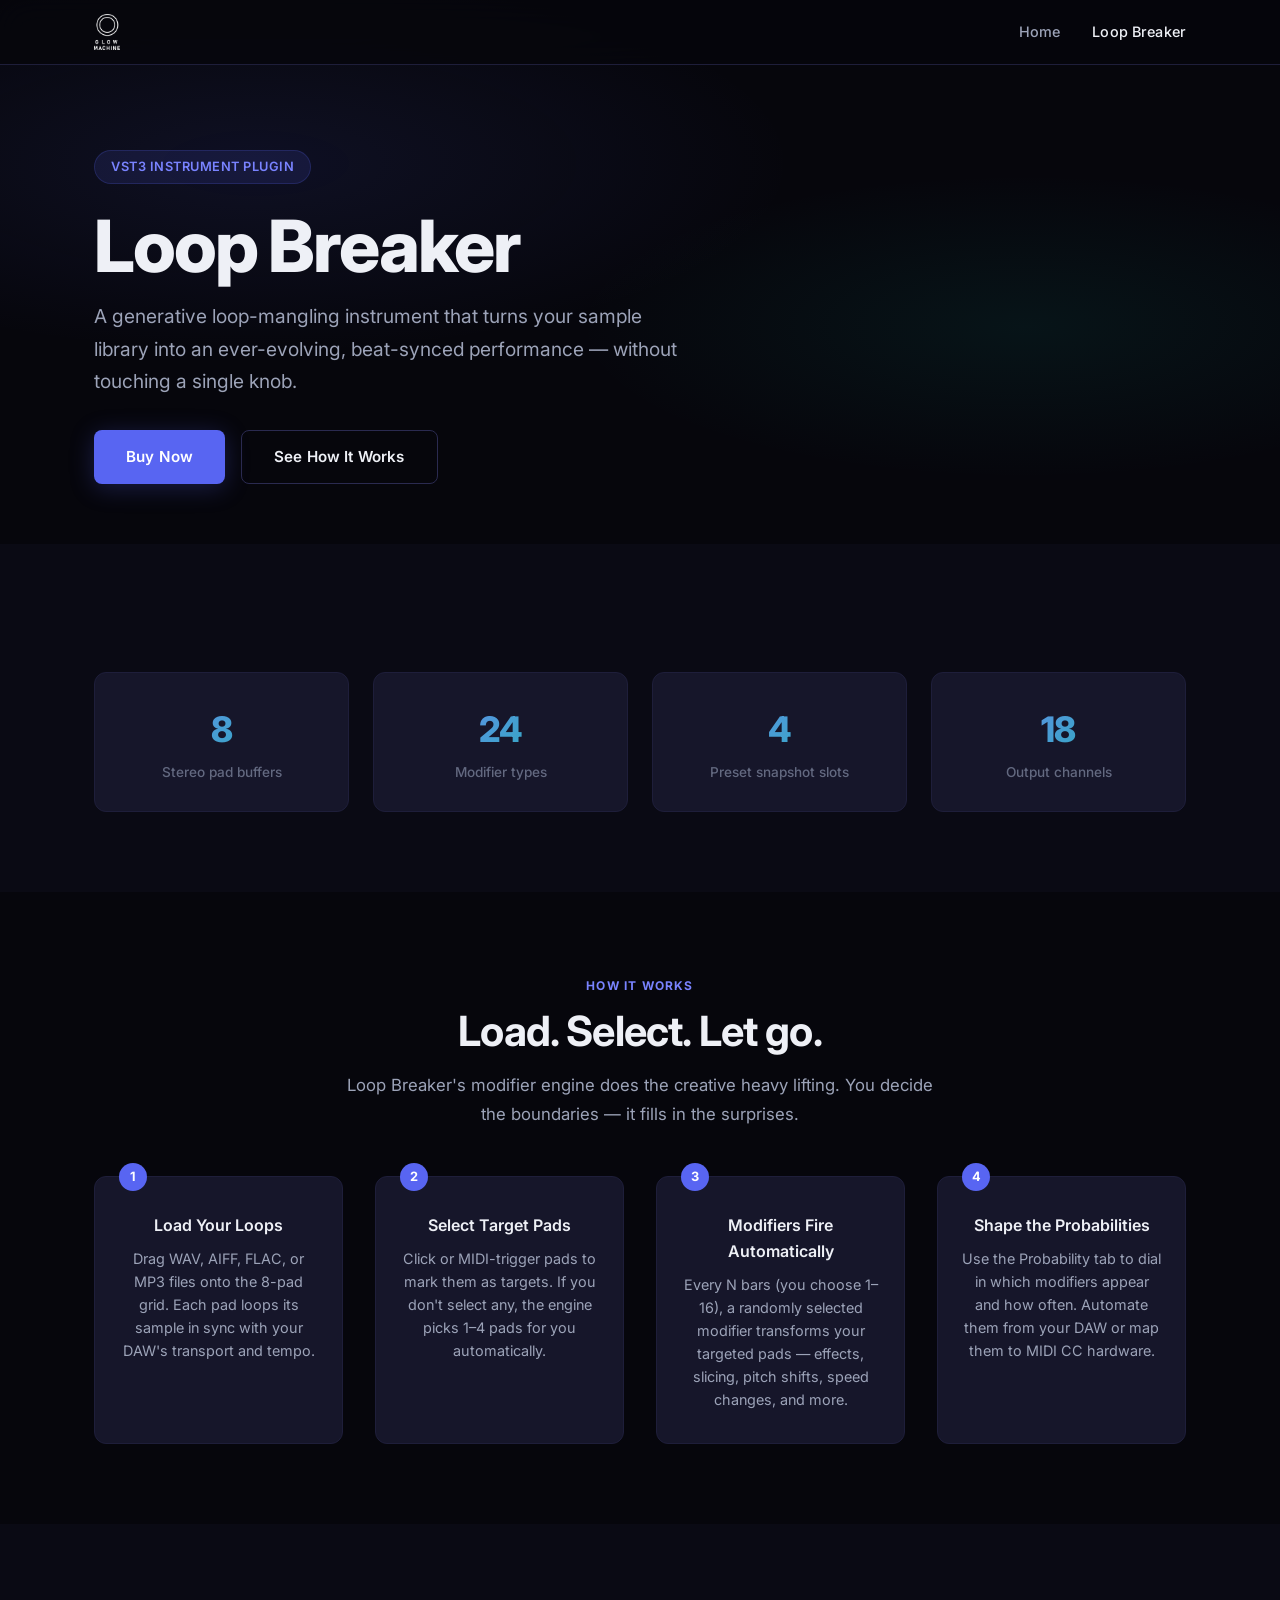
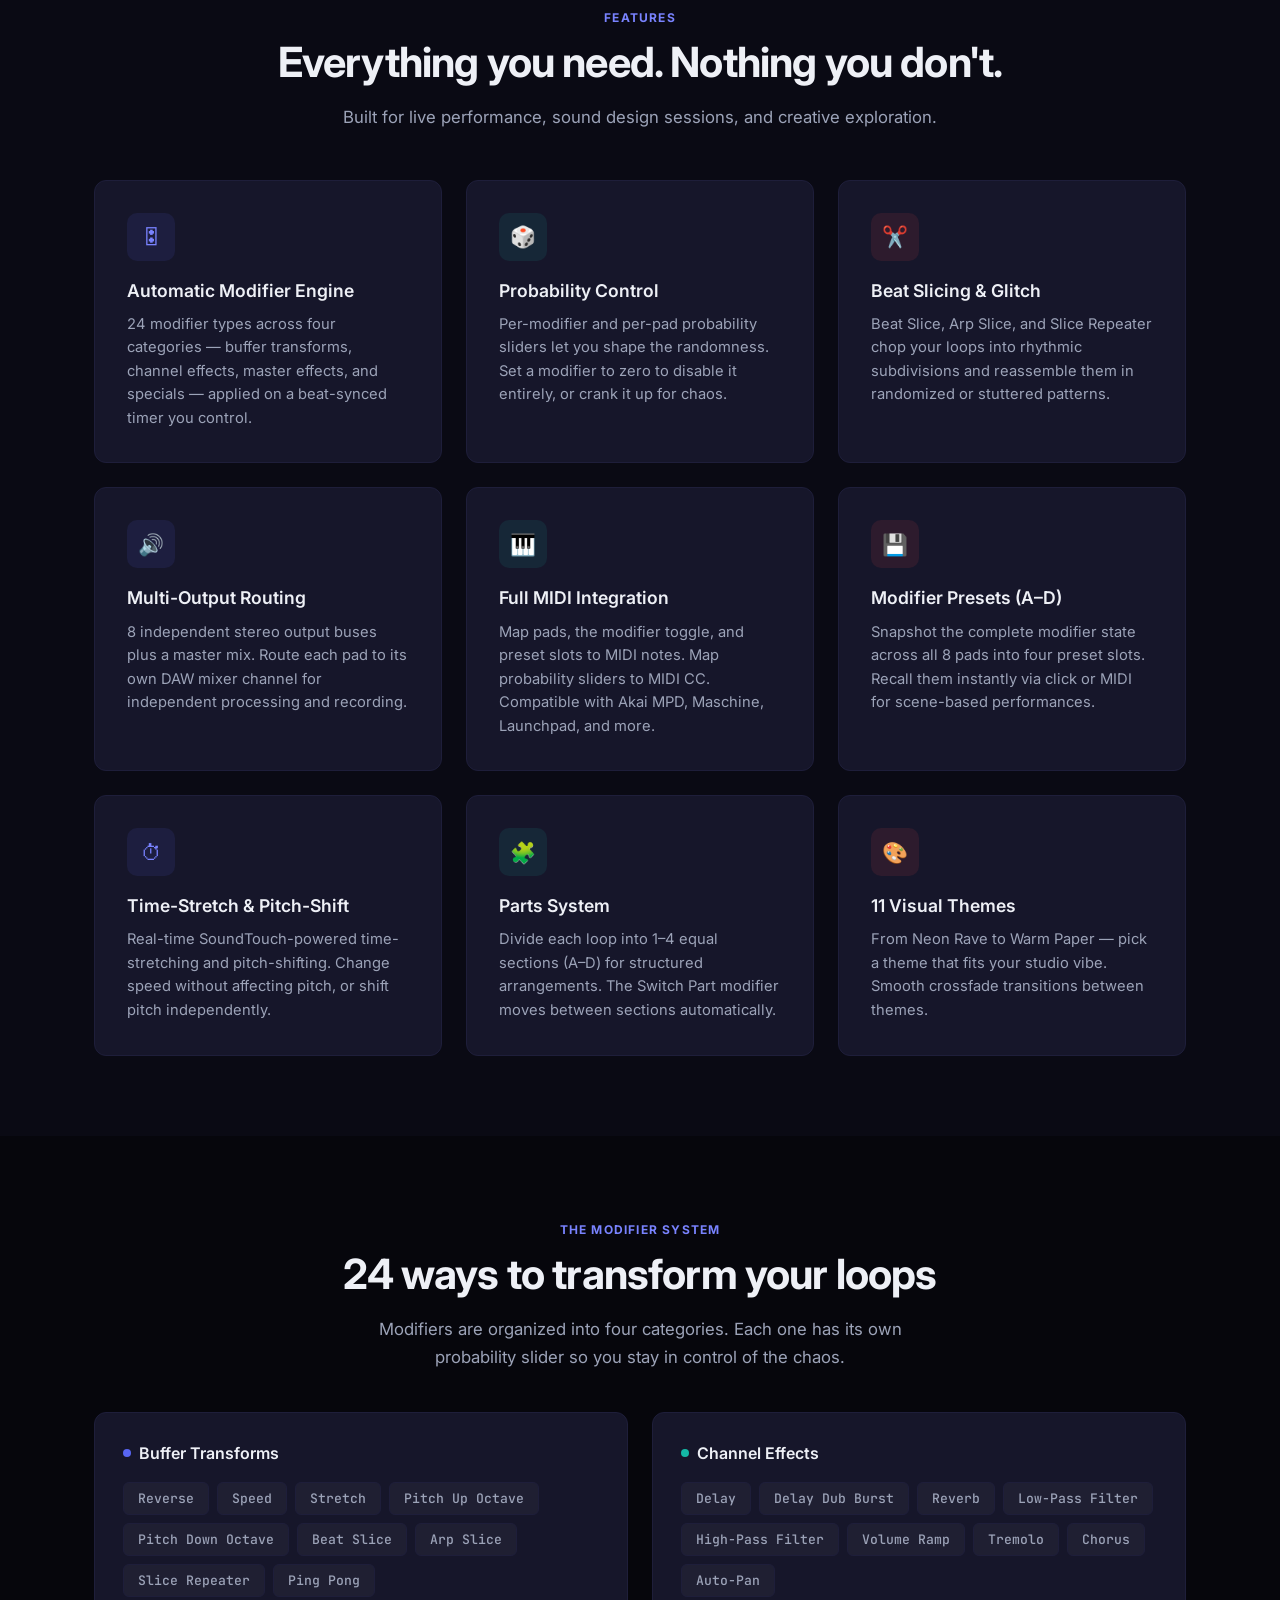
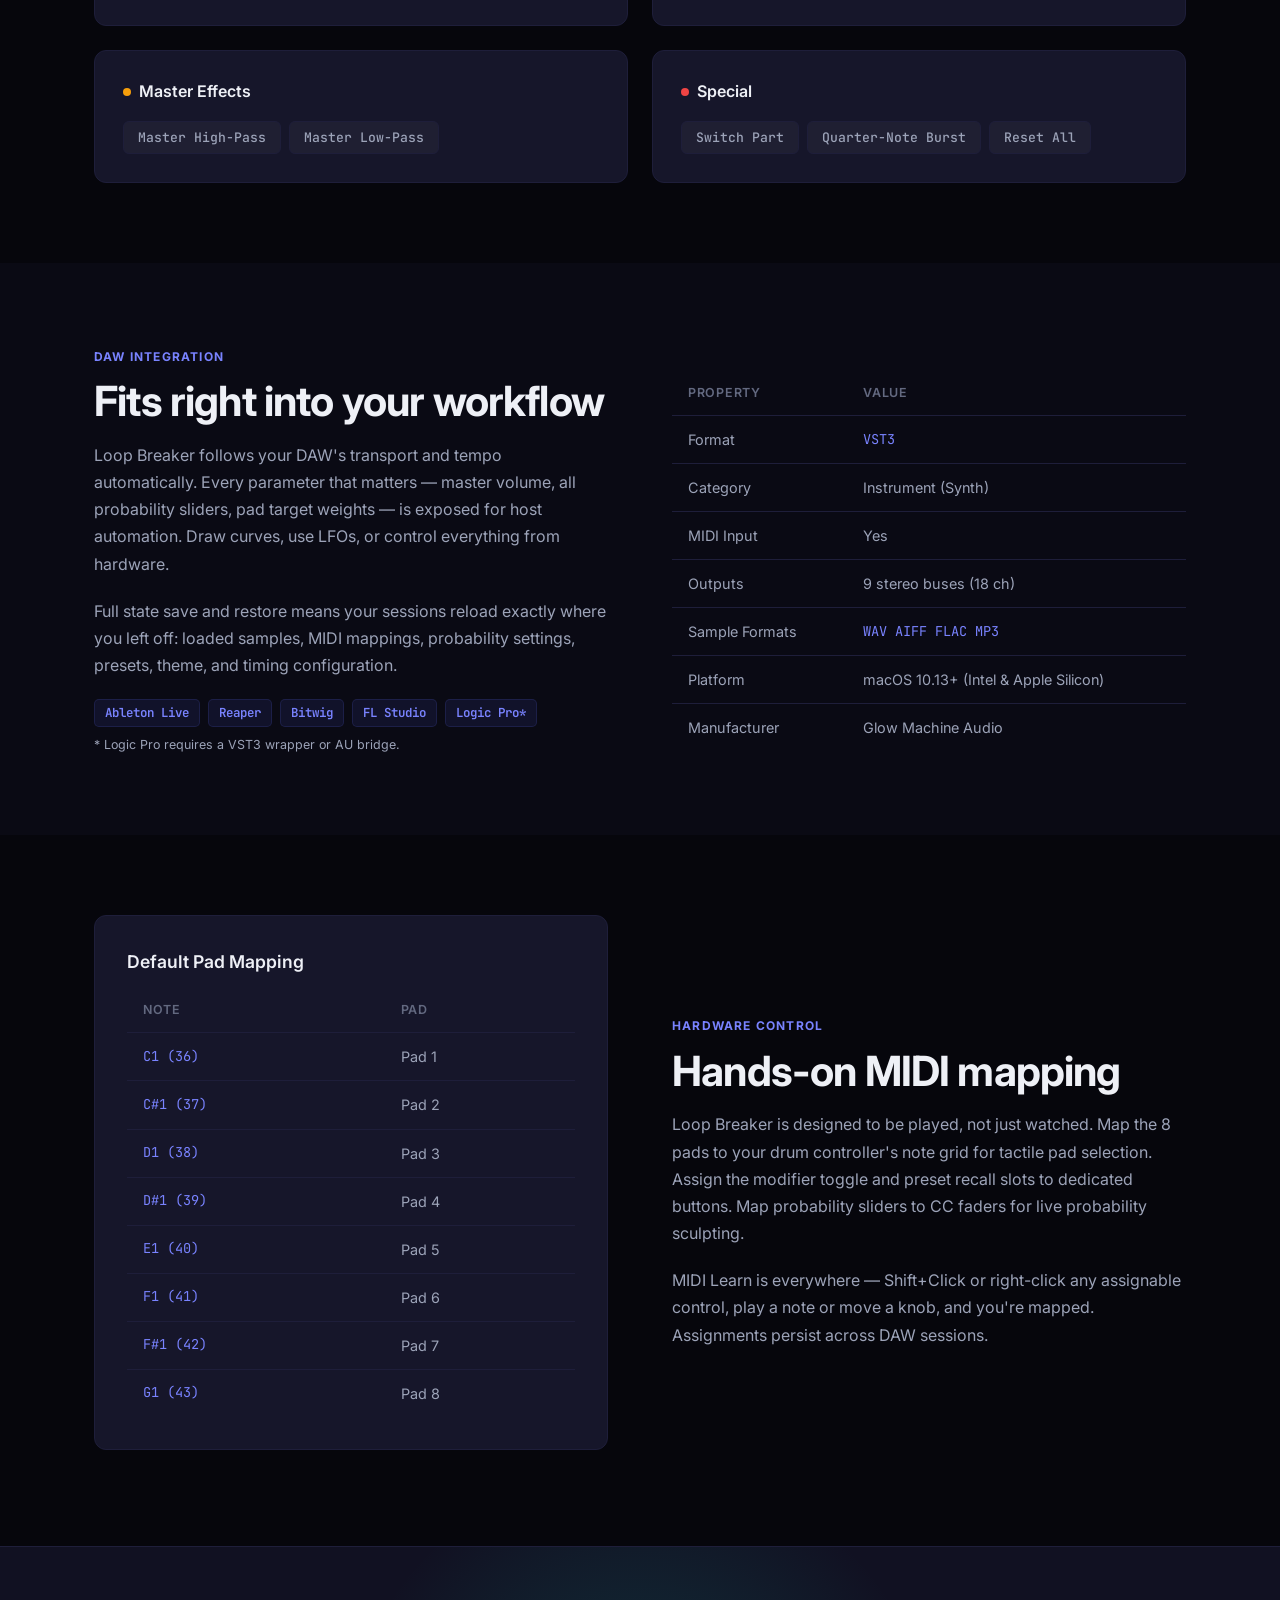
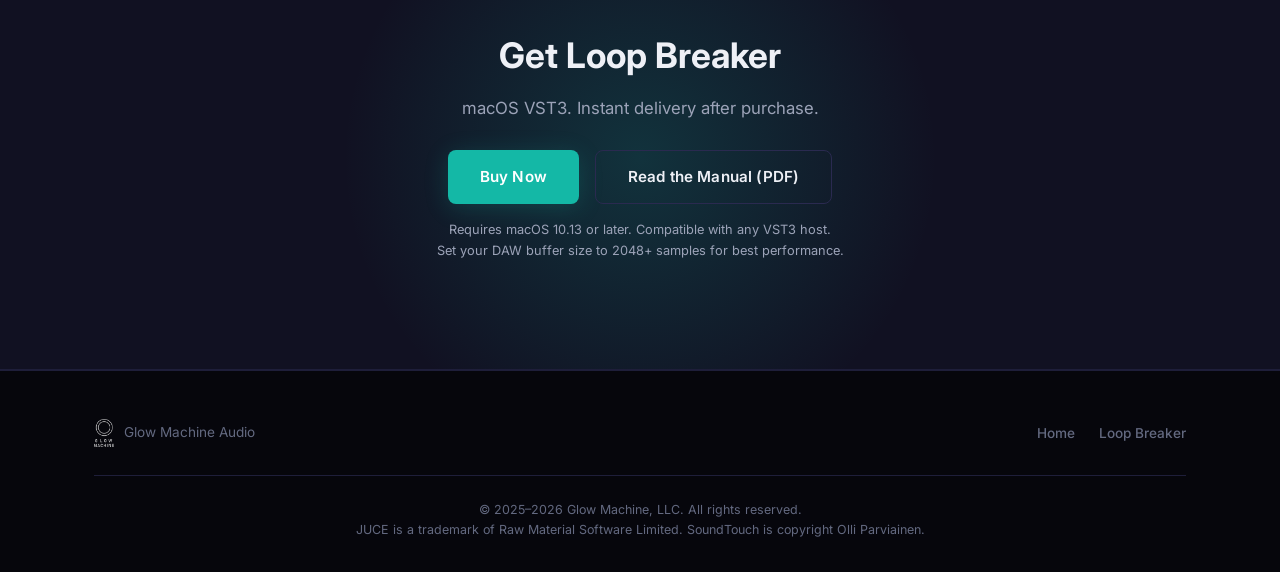
==== commit 217227ce: "feat: Update Loop Breaker pages with new favicon and purchase links" ====
--- a/website/loop-breaker.html
+++ b/website/loop-breaker.html
@@ -11,7 +11,7 @@
       content="Loop Breaker is a generative loop-mangling VST3 plugin. 8 pads, 24 modifiers, full MIDI control, multi-output routing. Turn your loops into living performances."
     />
     <link rel="stylesheet" href="style.css" />
-    <link rel="icon" type="image/png" href="img/logo.png" />
+    <link rel="icon" type="image/png" href="img/favicon.png" />
   </head>
   <body>
     <!-- ============================================================
@@ -52,7 +52,11 @@
           single knob.
         </p>
         <div class="hero-actions" style="justify-content: flex-start">
-          <a href="#download" class="btn btn-primary">Download Free</a>
+          <a
+            href="https://glowmachineaudio.moonbase.sh/buy/loop-breaker"
+            class="btn btn-primary"
+            >Buy Now</a
+          >
           <a href="#how-it-works" class="btn btn-secondary">See How It Works</a>
         </div>
       </div>
@@ -438,12 +442,12 @@
     </section>
 
     <!-- ============================================================
-       DOWNLOAD / CTA
-       ============================================================ -->
-    <div class="cta-banner" id="download">
-      <div class="container">
-        <h2>Download Loop Breaker</h2>
-        <p>Free to use. macOS VST3. No sign-up required.</p>
+       BUY / CTA
+       ============================================================ -->
+    <div class="cta-banner" id="buy">
+      <div class="container">
+        <h2>Get Loop Breaker</h2>
+        <p>macOS VST3. Instant delivery after purchase.</p>
         <div
           style="
             display: flex;
@@ -453,13 +457,9 @@
           "
         >
           <a
-            href="#"
+            href="https://glowmachineaudio.moonbase.sh/buy/loop-breaker"
             class="btn btn-teal"
-            onclick="
-              alert('Download link coming soon!');
-              return false;
-            "
-            >Download for macOS</a
+            >Buy Now</a
           >
           <a
             href="Loop_Breaker_User_Manual.pdf"
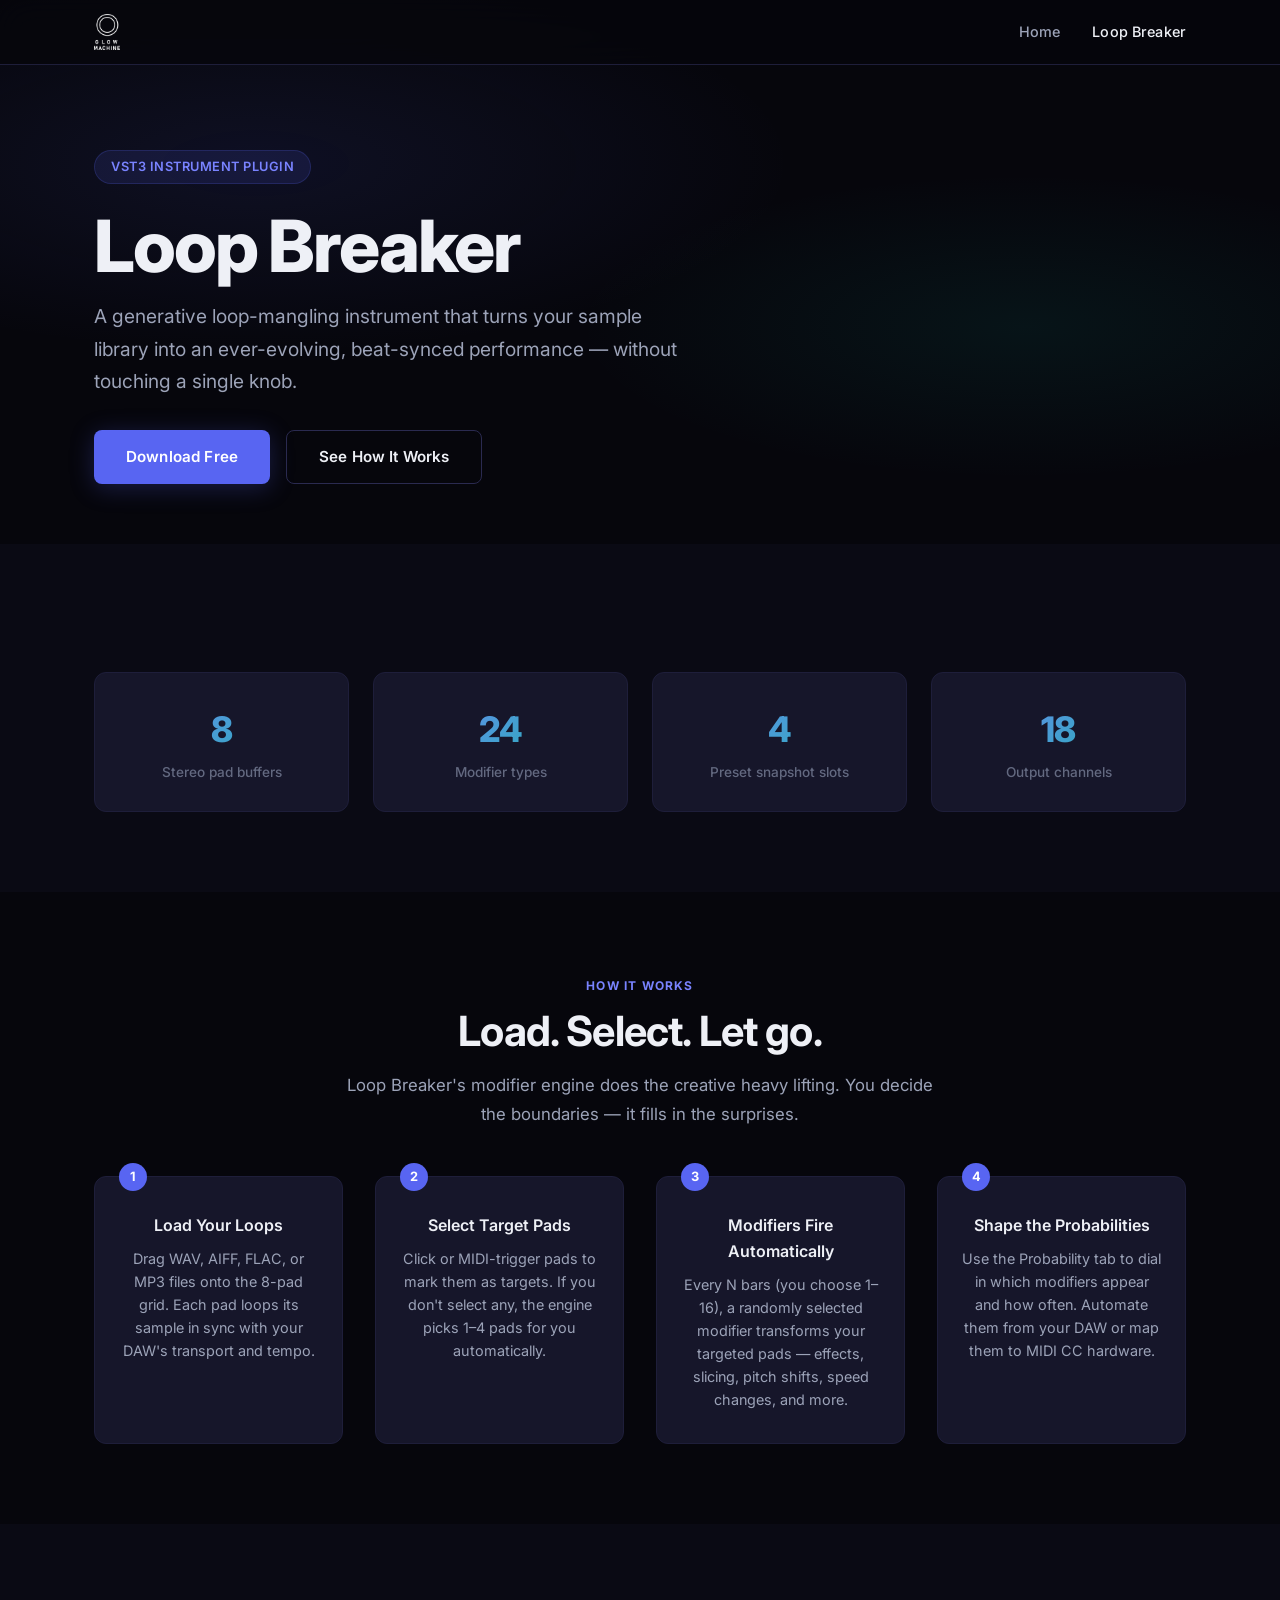
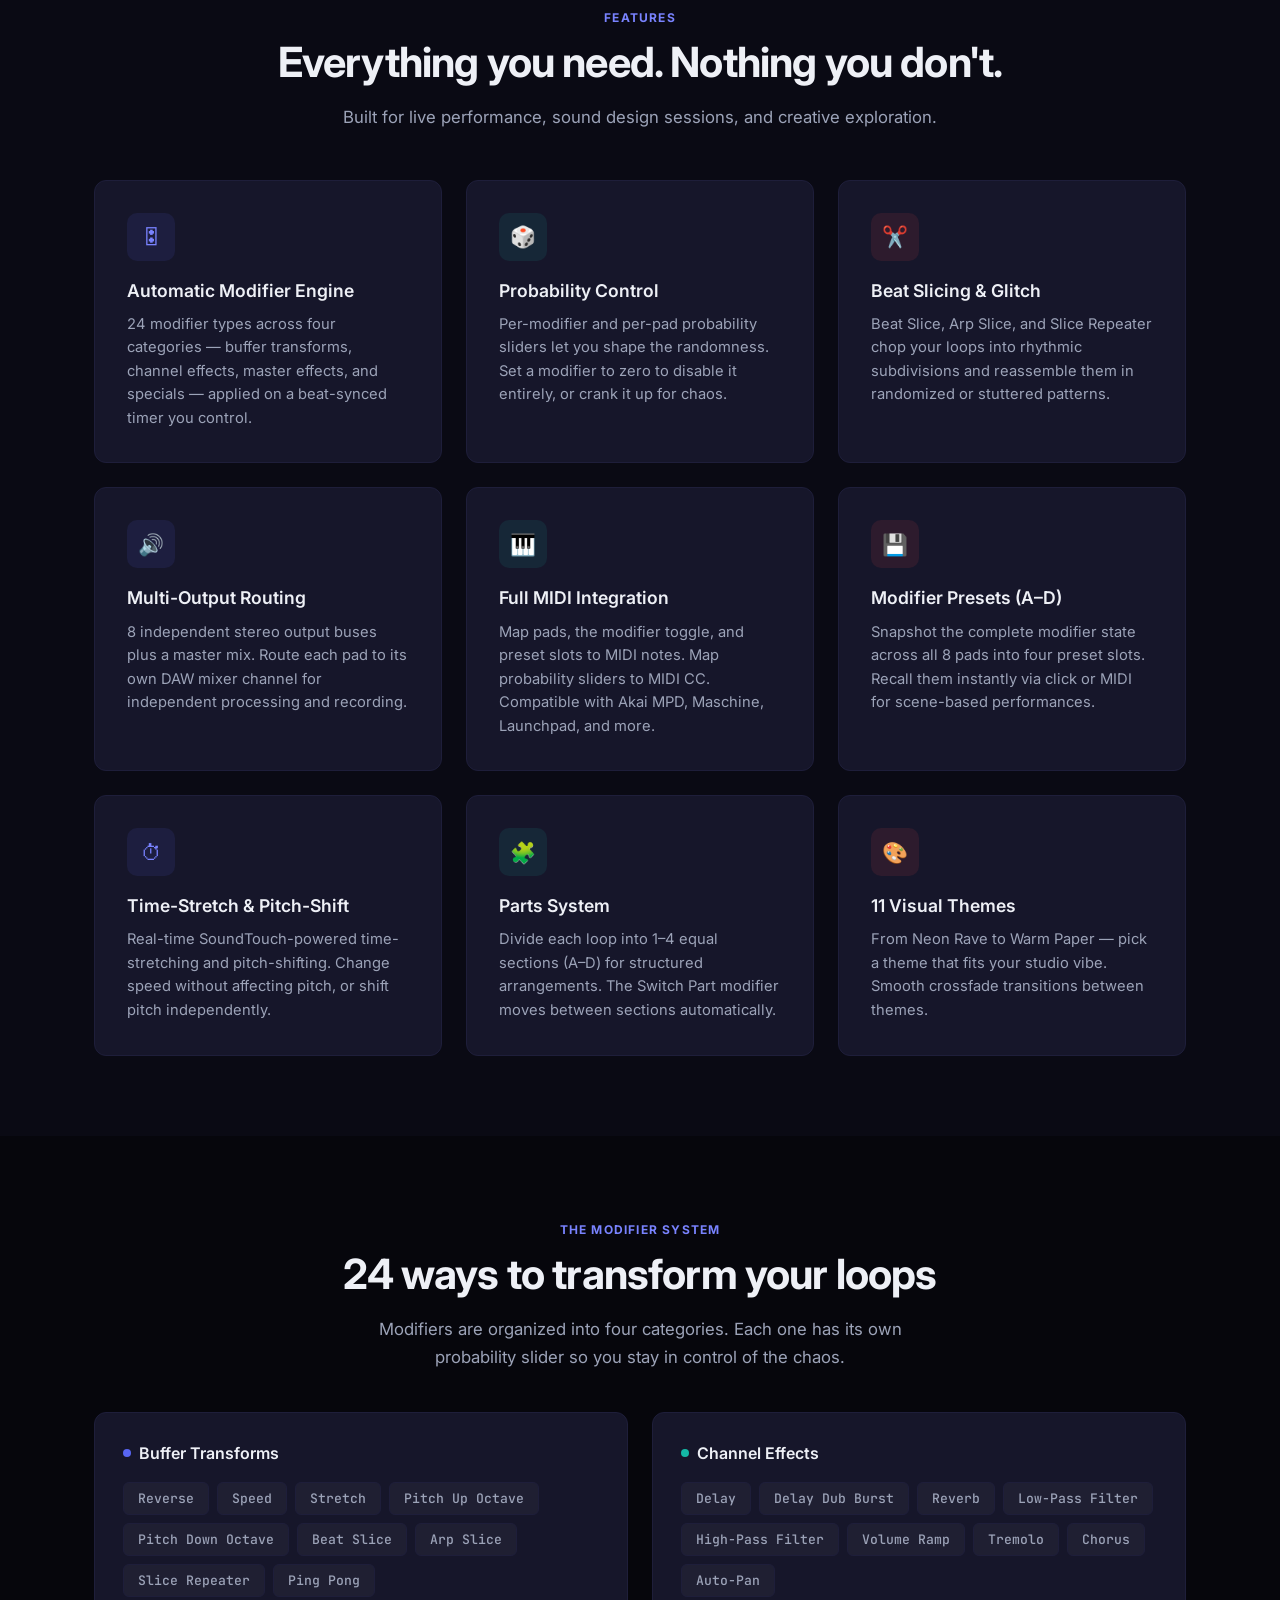
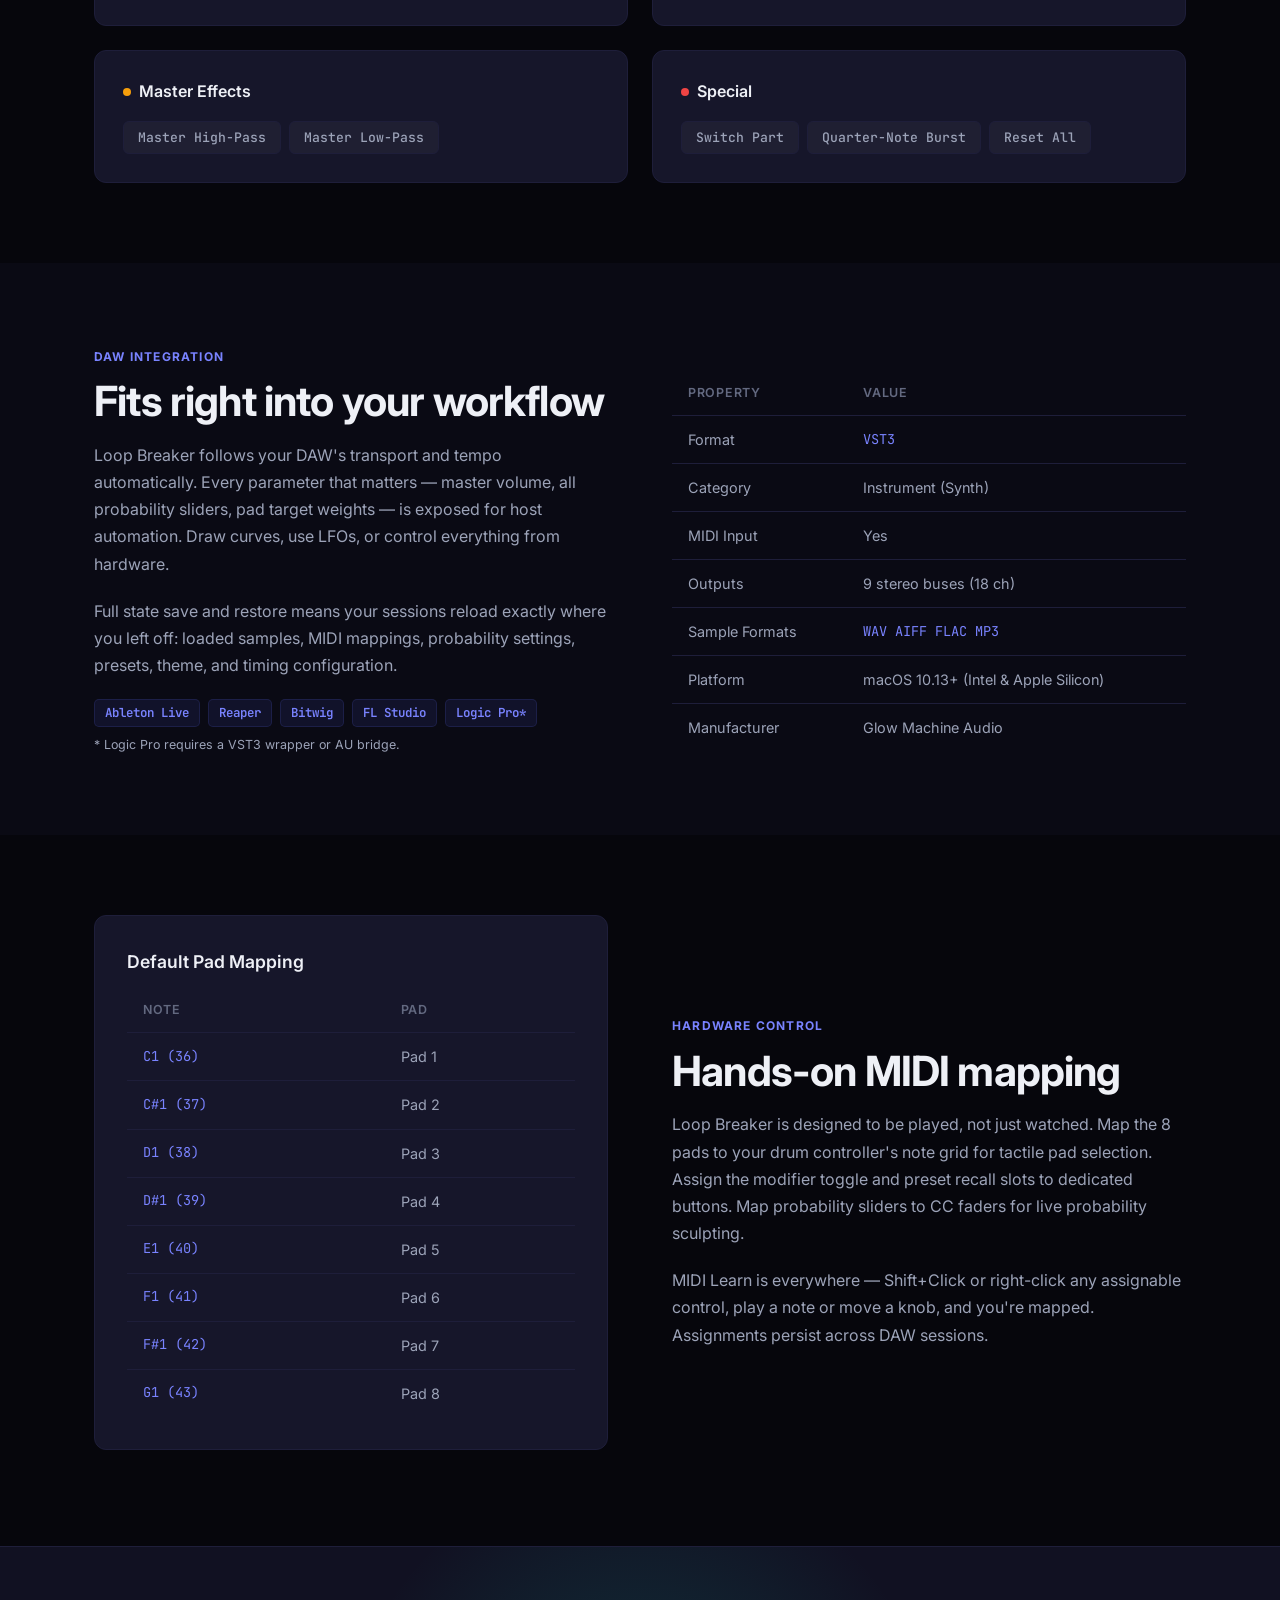
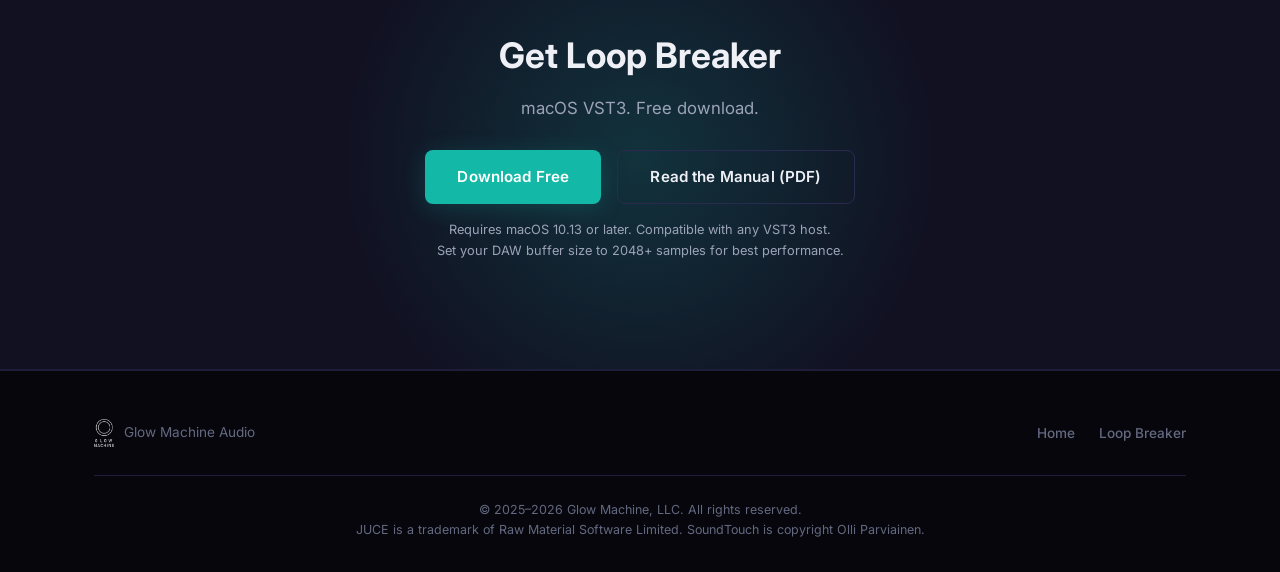
==== commit 3fc7fb5b: "Removed Moonbase licensing module." ====
--- a/website/loop-breaker.html
+++ b/website/loop-breaker.html
@@ -53,9 +53,9 @@
         </p>
         <div class="hero-actions" style="justify-content: flex-start">
           <a
-            href="https://glowmachineaudio.moonbase.sh/buy/loop-breaker"
+            href="downloads/LoopBreaker-macOS-Installer.zip"
             class="btn btn-primary"
-            >Buy Now</a
+            >Download Free</a
           >
           <a href="#how-it-works" class="btn btn-secondary">See How It Works</a>
         </div>
@@ -447,7 +447,7 @@
     <div class="cta-banner" id="buy">
       <div class="container">
         <h2>Get Loop Breaker</h2>
-        <p>macOS VST3. Instant delivery after purchase.</p>
+        <p>macOS VST3. Free download.</p>
         <div
           style="
             display: flex;
@@ -457,9 +457,9 @@
           "
         >
           <a
-            href="https://glowmachineaudio.moonbase.sh/buy/loop-breaker"
+            href="downloads/LoopBreaker-macOS-Installer.zip"
             class="btn btn-teal"
-            >Buy Now</a
+            >Download Free</a
           >
           <a
             href="Loop_Breaker_User_Manual.pdf"
